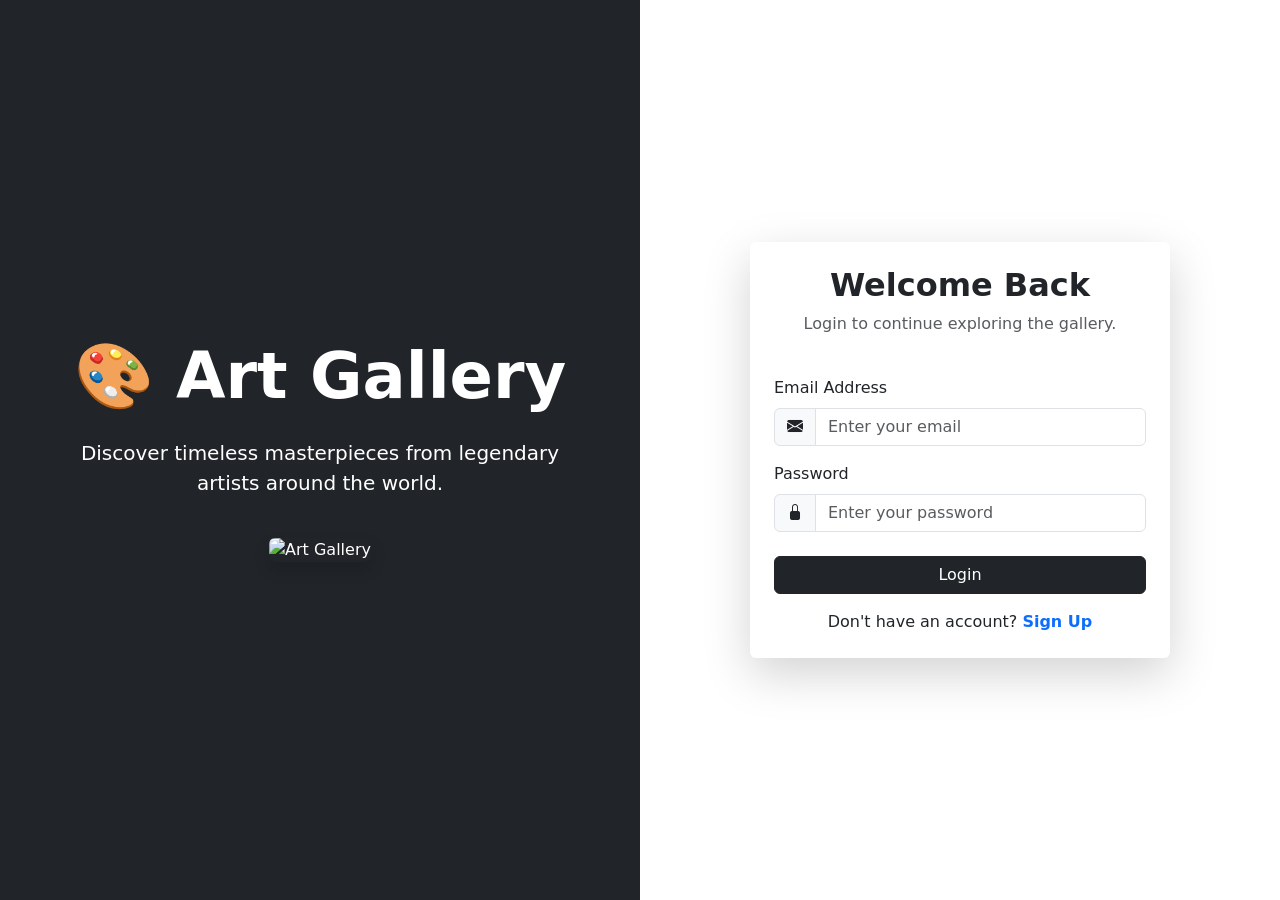
==== index.html @ 66c72688 "Rename Index.html to index.html" ====
<!DOCTYPE html>
<html lang="en">
<head>
    <meta charset="UTF-8">
    <meta name="viewport" content="width=device-width, initial-scale=1.0">
    <title>Art Gallery | Login</title>

    <!-- Bootstrap CSS -->
    <link href="https://cdn.jsdelivr.net/npm/bootstrap@5.3.3/dist/css/bootstrap.min.css" rel="stylesheet">

    <!-- Bootstrap Icons -->
    <link rel="stylesheet" href="https://cdn.jsdelivr.net/npm/bootstrap-icons@1.11.3/font/bootstrap-icons.min.css">

    <!-- Custom CSS -->
    <link rel="stylesheet" href="css/style.css">
</head>

<body>

    <div class="container-fluid vh-100">
        <div class="row h-100">

            <!-- Left Side -->
            <div class="col-lg-6 d-none d-lg-flex align-items-center justify-content-center bg-dark text-white">

                <div class="text-center px-5">
                    <h1 class="display-3 fw-bold mb-4">
                        🎨 Art Gallery
                    </h1>

                    <p class="lead">
                        Discover timeless masterpieces from legendary artists around the world.
                    </p>

                    <img src="images/gallery.jpg"
                         class="img-fluid rounded shadow mt-4"
                         alt="Art Gallery">
                </div>

            </div>

            <!-- Right Side -->
            <div class="col-lg-6 d-flex align-items-center justify-content-center">

                <div class="card shadow-lg border-0 p-4" style="max-width:420px; width:100%;">

                    <div class="text-center mb-4">
                        <h2 class="fw-bold">Welcome Back</h2>
                        <p class="text-muted">
                            Login to continue exploring the gallery.
                        </p>
                    </div>

                    <form>

                        <div class="mb-3">
                            <label class="form-label">
                                Email Address
                            </label>

                            <div class="input-group">
                                <span class="input-group-text">
                                    <i class="bi bi-envelope-fill"></i>
                                </span>

                                <input
                                    type="email"
                                    class="form-control"
                                    placeholder="Enter your email">
                            </div>
                        </div>

                        <div class="mb-4">
                            <label class="form-label">
                                Password
                            </label>

                            <div class="input-group">
                                <span class="input-group-text">
                                    <i class="bi bi-lock-fill"></i>
                                </span>

                                <input
                                    type="password"
                                    class="form-control"
                                    placeholder="Enter your password">
                            </div>
                        </div>

                        <!-- Since no backend exists, this just navigates to home.html -->
                        <a href="home.html" class="btn btn-dark w-100 mb-3">
                            Login
                        </a>

                    </form>

                    <div class="text-center">
                        <p class="mb-0">
                            Don't have an account?
                            <a href="signup.html" class="text-decoration-none fw-semibold">
                                Sign Up
                            </a>
                        </p>
                    </div>

                </div>

            </div>

        </div>
    </div>

    <!-- Bootstrap JS -->
    <script src="https://cdn.jsdelivr.net/npm/bootstrap@5.3.3/dist/js/bootstrap.bundle.min.js"></script>

</body>
</html>
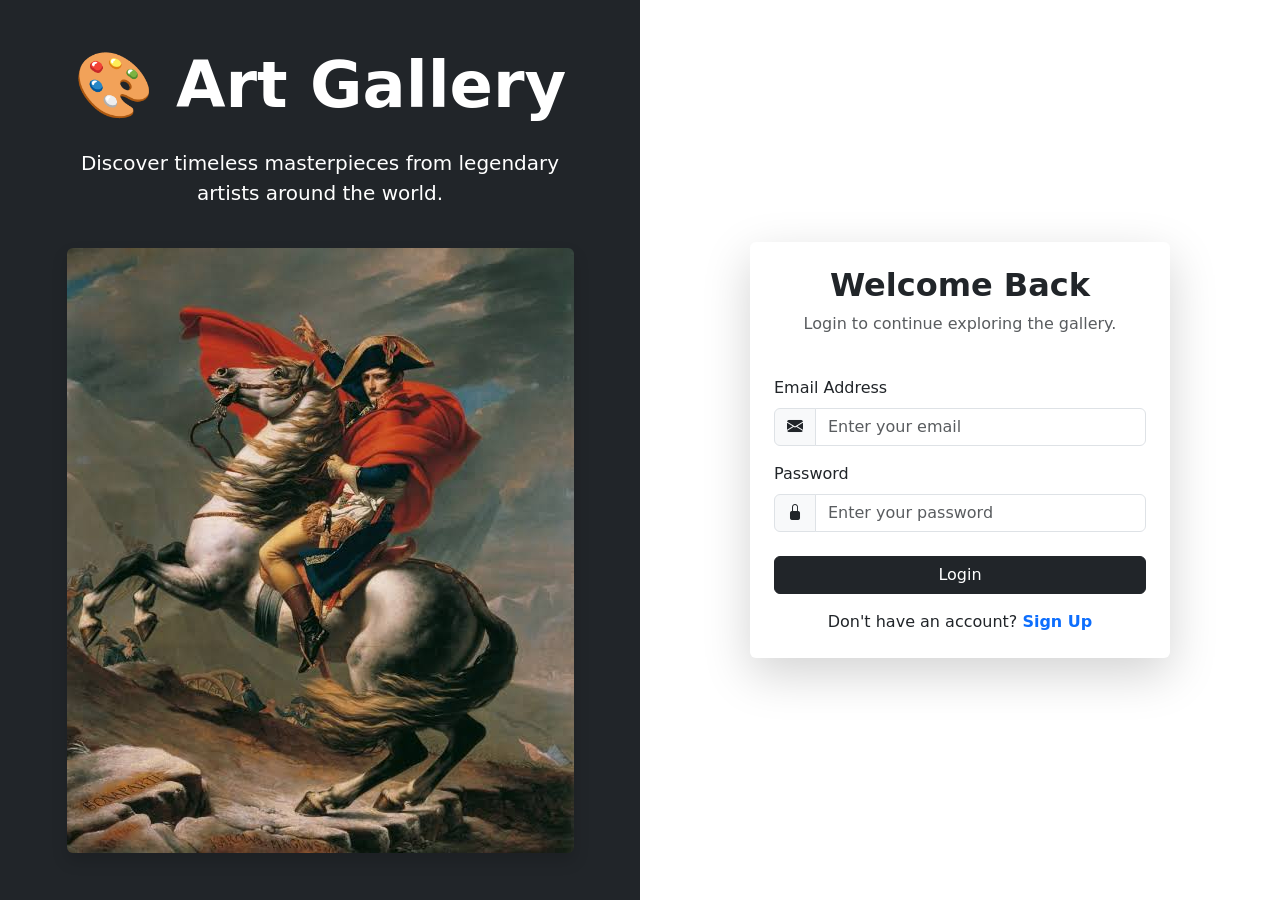
==== commit 355c6712: "added images properly" ====
--- a/index.html
+++ b/index.html
@@ -1,117 +1,117 @@
-<!DOCTYPE html>
-<html lang="en">
-<head>
-    <meta charset="UTF-8">
-    <meta name="viewport" content="width=device-width, initial-scale=1.0">
-    <title>Art Gallery | Login</title>
-
-    <!-- Bootstrap CSS -->
-    <link href="https://cdn.jsdelivr.net/npm/bootstrap@5.3.3/dist/css/bootstrap.min.css" rel="stylesheet">
-
-    <!-- Bootstrap Icons -->
-    <link rel="stylesheet" href="https://cdn.jsdelivr.net/npm/bootstrap-icons@1.11.3/font/bootstrap-icons.min.css">
-
-    <!-- Custom CSS -->
-    <link rel="stylesheet" href="css/style.css">
-</head>
-
-<body>
-
-    <div class="container-fluid vh-100">
-        <div class="row h-100">
-
-            <!-- Left Side -->
-            <div class="col-lg-6 d-none d-lg-flex align-items-center justify-content-center bg-dark text-white">
-
-                <div class="text-center px-5">
-                    <h1 class="display-3 fw-bold mb-4">
-                        🎨 Art Gallery
-                    </h1>
-
-                    <p class="lead">
-                        Discover timeless masterpieces from legendary artists around the world.
-                    </p>
-
-                    <img src="images/gallery.jpg"
-                         class="img-fluid rounded shadow mt-4"
-                         alt="Art Gallery">
-                </div>
-
-            </div>
-
-            <!-- Right Side -->
-            <div class="col-lg-6 d-flex align-items-center justify-content-center">
-
-                <div class="card shadow-lg border-0 p-4" style="max-width:420px; width:100%;">
-
-                    <div class="text-center mb-4">
-                        <h2 class="fw-bold">Welcome Back</h2>
-                        <p class="text-muted">
-                            Login to continue exploring the gallery.
-                        </p>
-                    </div>
-
-                    <form>
-
-                        <div class="mb-3">
-                            <label class="form-label">
-                                Email Address
-                            </label>
-
-                            <div class="input-group">
-                                <span class="input-group-text">
-                                    <i class="bi bi-envelope-fill"></i>
-                                </span>
-
-                                <input
-                                    type="email"
-                                    class="form-control"
-                                    placeholder="Enter your email">
-                            </div>
-                        </div>
-
-                        <div class="mb-4">
-                            <label class="form-label">
-                                Password
-                            </label>
-
-                            <div class="input-group">
-                                <span class="input-group-text">
-                                    <i class="bi bi-lock-fill"></i>
-                                </span>
-
-                                <input
-                                    type="password"
-                                    class="form-control"
-                                    placeholder="Enter your password">
-                            </div>
-                        </div>
-
-                        <!-- Since no backend exists, this just navigates to home.html -->
-                        <a href="home.html" class="btn btn-dark w-100 mb-3">
-                            Login
-                        </a>
-
-                    </form>
-
-                    <div class="text-center">
-                        <p class="mb-0">
-                            Don't have an account?
-                            <a href="signup.html" class="text-decoration-none fw-semibold">
-                                Sign Up
-                            </a>
-                        </p>
-                    </div>
-
-                </div>
-
-            </div>
-
-        </div>
-    </div>
-
-    <!-- Bootstrap JS -->
-    <script src="https://cdn.jsdelivr.net/npm/bootstrap@5.3.3/dist/js/bootstrap.bundle.min.js"></script>
-
-</body>
-</html>
+<!DOCTYPE html>
+<html lang="en">
+<head>
+    <meta charset="UTF-8">
+    <meta name="viewport" content="width=device-width, initial-scale=1.0">
+    <title>Art Gallery | Login</title>
+
+    <!-- Bootstrap CSS -->
+    <link href="https://cdn.jsdelivr.net/npm/bootstrap@5.3.3/dist/css/bootstrap.min.css" rel="stylesheet">
+
+    <!-- Bootstrap Icons -->
+    <link rel="stylesheet" href="https://cdn.jsdelivr.net/npm/bootstrap-icons@1.11.3/font/bootstrap-icons.min.css">
+
+    <!-- Custom CSS -->
+    <link rel="stylesheet" href="css/style.css">
+</head>
+
+<body>
+
+    <div class="container-fluid vh-100">
+        <div class="row h-100">
+
+            <!-- Left Side -->
+            <div class="col-lg-6 d-none d-lg-flex align-items-center justify-content-center bg-dark text-white">
+
+                <div class="text-center px-5">
+                    <h1 class="display-3 fw-bold mb-4">
+                        🎨 Art Gallery
+                    </h1>
+
+                    <p class="lead">
+                        Discover timeless masterpieces from legendary artists around the world.
+                    </p>
+
+                    <img src="Images/Hero.jpeg"
+                         class="img-fluid rounded shadow mt-4"
+                         alt="Art Gallery">
+                </div>
+
+            </div>
+
+            <!-- Right Side -->
+            <div class="col-lg-6 d-flex align-items-center justify-content-center">
+
+                <div class="card shadow-lg border-0 p-4" style="max-width:420px; width:100%;">
+
+                    <div class="text-center mb-4">
+                        <h2 class="fw-bold">Welcome Back</h2>
+                        <p class="text-muted">
+                            Login to continue exploring the gallery.
+                        </p>
+                    </div>
+
+                    <form>
+
+                        <div class="mb-3">
+                            <label class="form-label">
+                                Email Address
+                            </label>
+
+                            <div class="input-group">
+                                <span class="input-group-text">
+                                    <i class="bi bi-envelope-fill"></i>
+                                </span>
+
+                                <input
+                                    type="email"
+                                    class="form-control"
+                                    placeholder="Enter your email">
+                            </div>
+                        </div>
+
+                        <div class="mb-4">
+                            <label class="form-label">
+                                Password
+                            </label>
+
+                            <div class="input-group">
+                                <span class="input-group-text">
+                                    <i class="bi bi-lock-fill"></i>
+                                </span>
+
+                                <input
+                                    type="password"
+                                    class="form-control"
+                                    placeholder="Enter your password">
+                            </div>
+                        </div>
+
+                        <!-- Since no backend exists, this just navigates to home.html -->
+                        <a href="home.html" class="btn btn-dark w-100 mb-3">
+                            Login
+                        </a>
+
+                    </form>
+
+                    <div class="text-center">
+                        <p class="mb-0">
+                            Don't have an account?
+                            <a href="signup.html" class="text-decoration-none fw-semibold">
+                                Sign Up
+                            </a>
+                        </p>
+                    </div>
+
+                </div>
+
+            </div>
+
+        </div>
+    </div>
+
+    <!-- Bootstrap JS -->
+    <script src="https://cdn.jsdelivr.net/npm/bootstrap@5.3.3/dist/js/bootstrap.bundle.min.js"></script>
+
+</body>
+</html>
